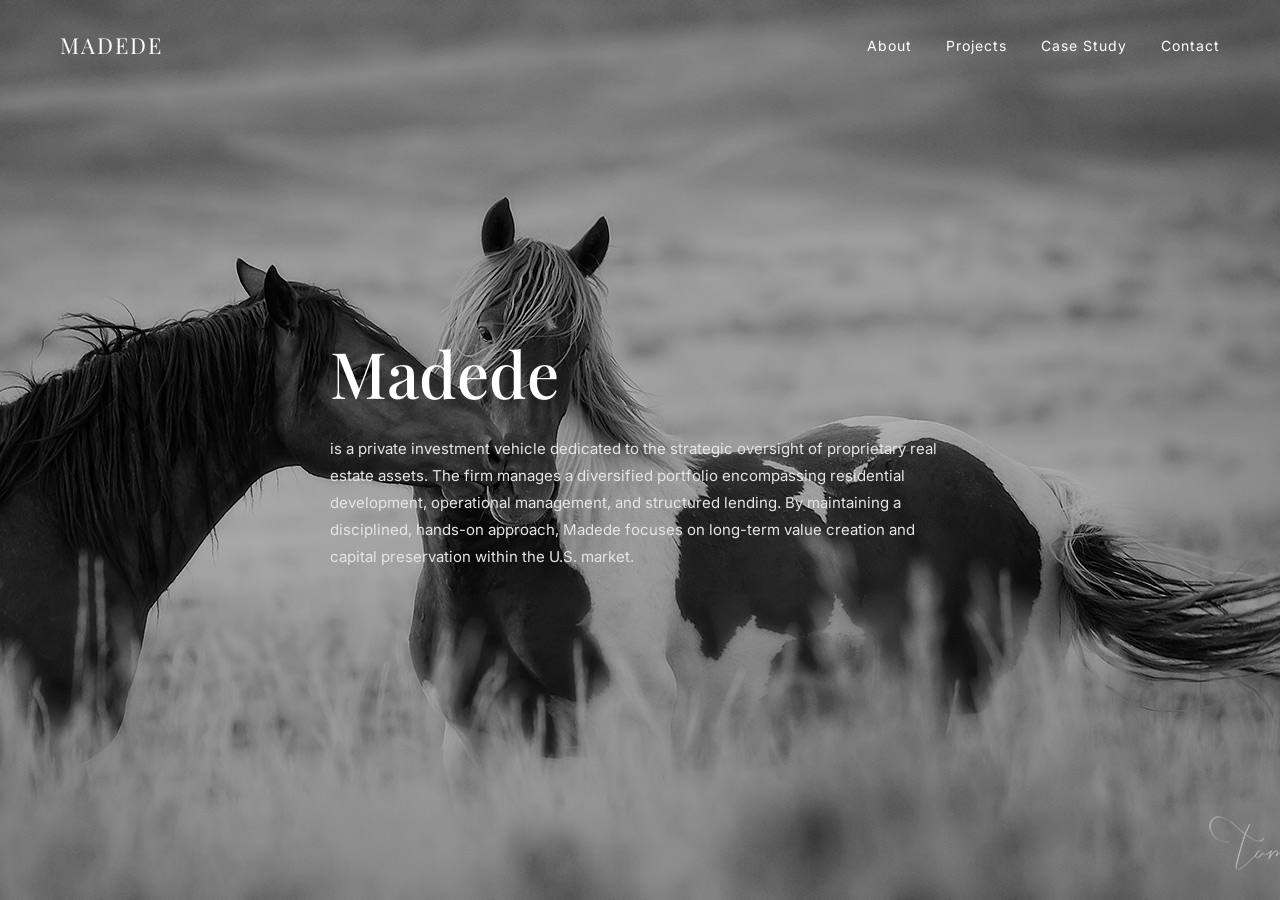
==== index.html @ e1918695 "Update navbar and add contact page" ====
<!DOCTYPE html>
<html lang="en">
<head>
  <meta charset="UTF-8" />
  <meta name="viewport" content="width=device-width, initial-scale=1.0" />
  <title>MadeDe</title>

  <!-- Google Font -->
  <link href="https://fonts.googleapis.com/css2?family=Playfair+Display:wght@400;500;600&family=Inter:wght@300;400&display=swap" rel="stylesheet">

  <style>
    * {
      margin: 0;
      padding: 0;
      box-sizing: border-box;
    }

    body {
      font-family: 'Inter', sans-serif;
      color: white;
    }

    /* HERO SECTION */
    .hero {
      position: relative;
      height: 100vh;
      background: url("hero.jpg") center/cover no-repeat;
      display: flex;
      align-items: center;
      justify-content: center;
    }

    /* Dark overlay */
    .hero::after {
      content: "";
      position: absolute;
      inset: 0;
      background: rgba(0, 0, 0, 0.30);
    }

    /* NAVIGATION */
    nav {
      position: absolute;
      top: 30px;
      left: 60px;
      right: 60px;
      display: flex;
      justify-content: space-between;
      align-items: center;
      z-index: 2;
    }

    .logo {
      font-family: 'Playfair Display', serif;
      font-size: 22px;
      letter-spacing: 2px;
    }

    .nav-links a {
      margin-left: 30px;
      text-decoration: none;
      color: white;
      font-size: 14px;
      letter-spacing: 1px;
      transition: opacity 0.3s ease;
    }

    .nav-links a:hover {
      opacity: 0.7;
    }

    /* HERO CONTENT */
    .hero-content {
      position: relative;
      z-index: 2;
      max-width: 700px;
      text-align: left;
      padding: 0 40px;
    }

    .hero-content h1 {
      font-family: 'Playfair Display', serif;
      font-size: 64px;
      font-weight: 500;
      margin-bottom: 20px;
    }

    .hero-content p {
      font-size: 15px;
      line-height: 1.8;
      color: #e6e6e6;
    }

    /* Responsive */
    @media (max-width: 768px) {
      .hero-content h1 {
        font-size: 42px;
      }

      nav {
        left: 30px;
        right: 30px;
      }

      .nav-links a {
        margin-left: 15px;
      }
    }
  </style>
</head>

<body>

  <section class="hero">
    <nav>
      <div class="logo">MADEDE</div>
      <div class="nav-links">
        <a href="about.html">About</a>
        <a href="projects.html">Projects</a>
        <a href="case-study.html">Case Study</a>
        <a href="contact.html">Contact</a>
      </div>
    </nav>

    <div class="hero-content">
      <h1>Madede</h1>
      <p>
        is a private investment vehicle dedicated to the strategic oversight of proprietary real estate assets.
        The firm manages a diversified portfolio encompassing residential development,
        operational management, and structured lending. By maintaining a disciplined,
        hands-on approach, Madede focuses on long-term value creation and capital preservation within the U.S. market.
      </p>
    </div>
  </section>

</body>
</html>
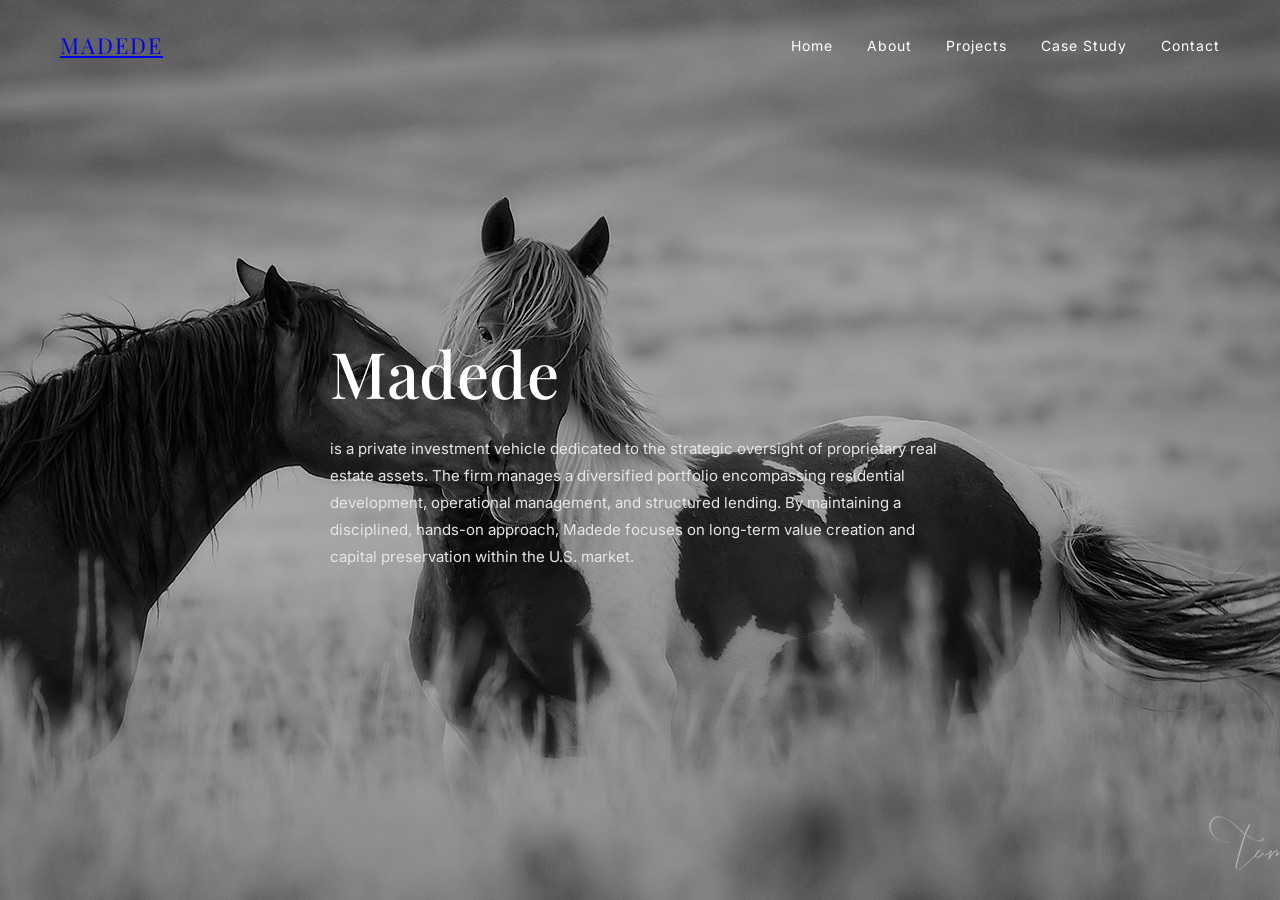
==== commit 288ac797: "Update navbar" ====
--- a/index.html
+++ b/index.html
@@ -113,8 +113,12 @@
 
   <section class="hero">
     <nav>
-      <div class="logo">MADEDE</div>
+      <div class="logo">
+        <a href="index.html">MADEDE</a>
+      </div>
+
       <div class="nav-links">
+        <a href="index.html">Home</a>
         <a href="about.html">About</a>
         <a href="projects.html">Projects</a>
         <a href="case-study.html">Case Study</a>
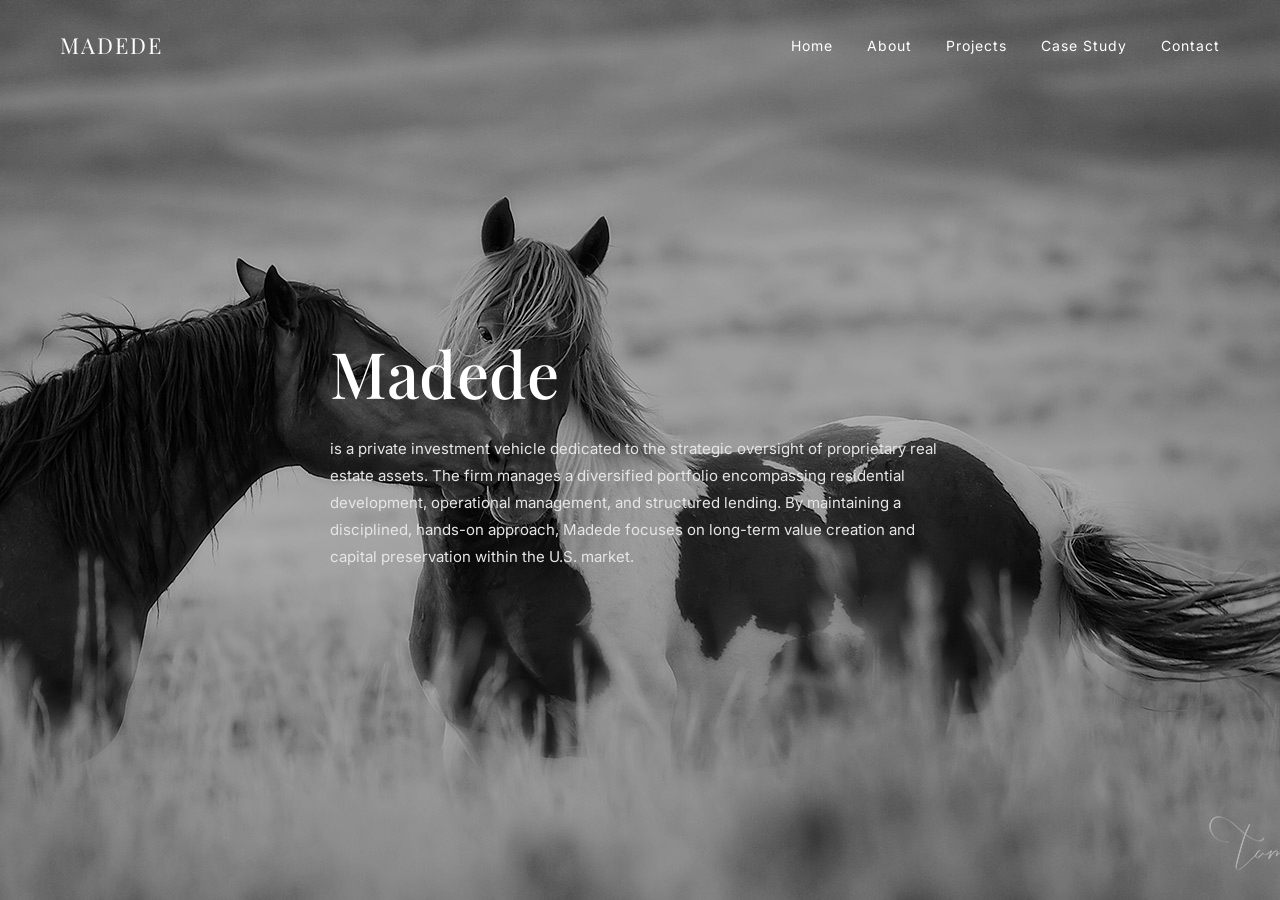
==== commit 67b1635e: "Add placeholder for Case study page & add projects page" ====
--- a/index.html
+++ b/index.html
@@ -3,7 +3,7 @@
 <head>
   <meta charset="UTF-8" />
   <meta name="viewport" content="width=device-width, initial-scale=1.0" />
-  <title>MadeDe</title>
+  <title>Madede</title>
 
   <!-- Google Font -->
   <link href="https://fonts.googleapis.com/css2?family=Playfair+Display:wght@400;500;600&family=Inter:wght@300;400&display=swap" rel="stylesheet">
@@ -114,7 +114,7 @@
   <section class="hero">
     <nav>
       <div class="logo">
-        <a href="index.html">MADEDE</a>
+        MADEDE
       </div>
 
       <div class="nav-links">
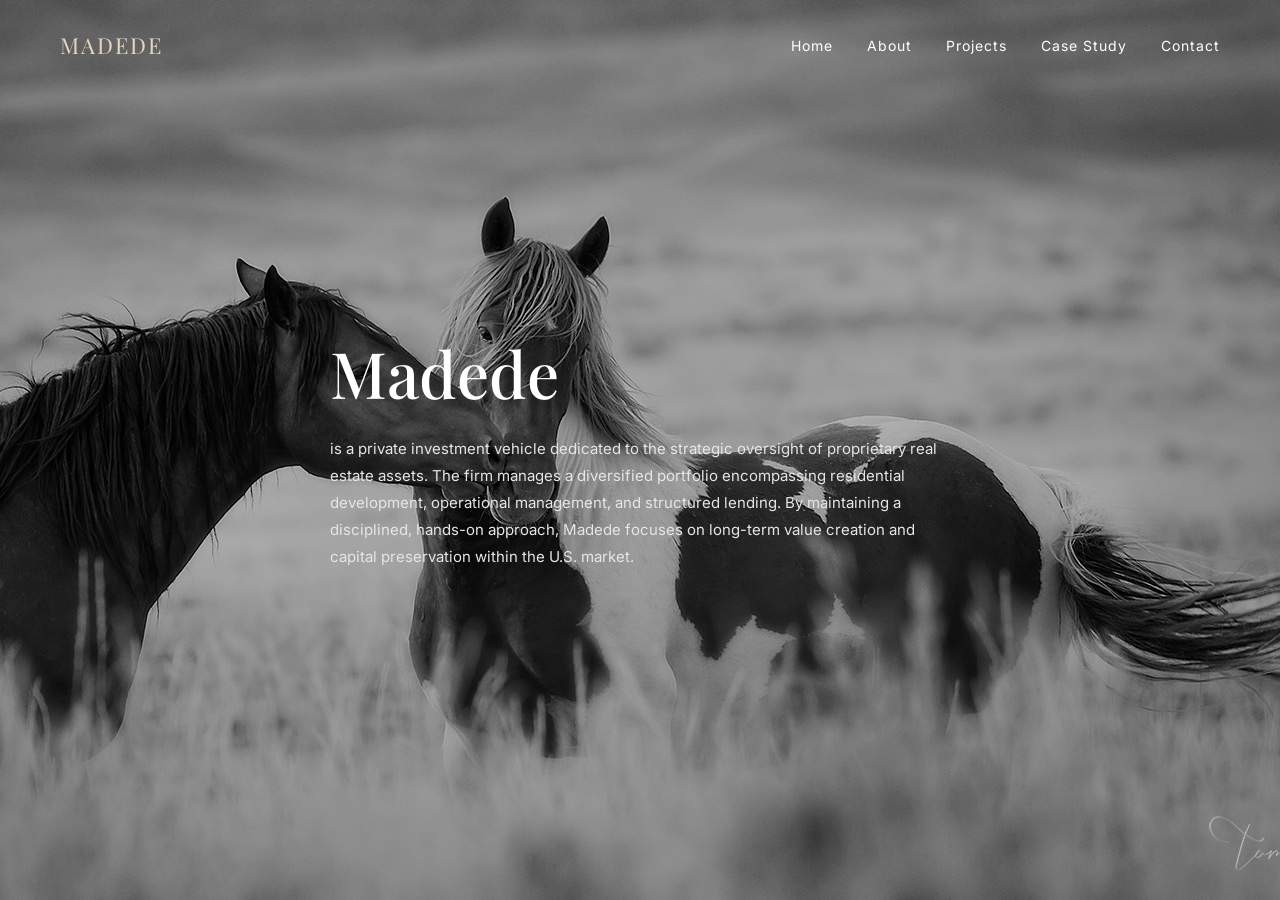
==== commit 66580748: "Update Logo link to homepage" ====
--- a/index.html
+++ b/index.html
@@ -50,10 +50,16 @@
       z-index: 2;
     }
 
-    .logo {
+    .logo a {
       font-family: 'Playfair Display', serif;
       font-size: 22px;
       letter-spacing: 2px;
+      color: #e6d6c1;
+      text-decoration: none;
+    }
+
+    .logo a:hover {
+      opacity: 0.8;
     }
 
     .nav-links a {
@@ -114,7 +120,7 @@
   <section class="hero">
     <nav>
       <div class="logo">
-        MADEDE
+        <a href="index.html">MADEDE</a>
       </div>
 
       <div class="nav-links">
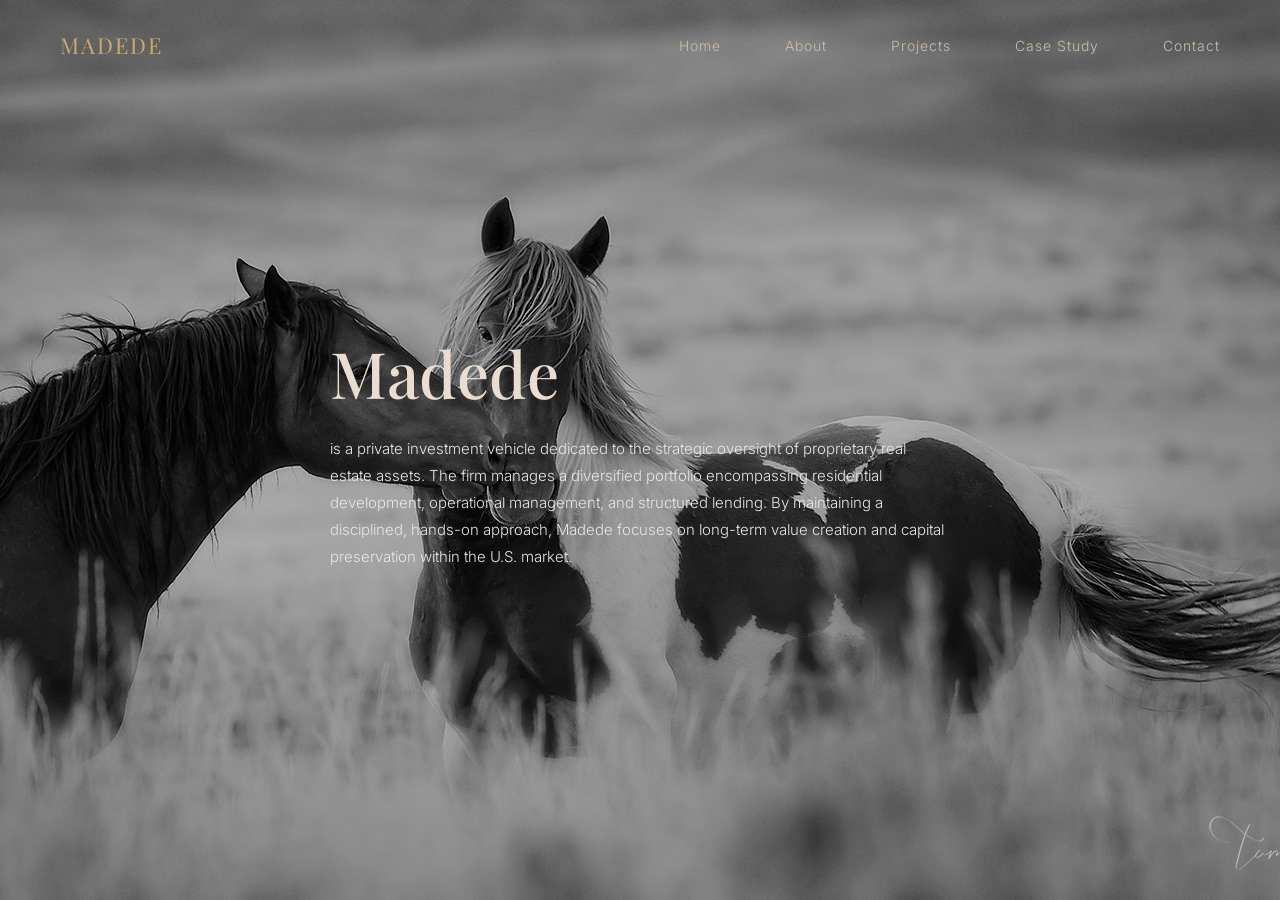
==== commit ff266527: "Consolidate styles into unified CSS file - Create style.css with all page styles and color variables" ====
--- a/index.html
+++ b/index.html
@@ -6,113 +6,9 @@
   <title>Madede</title>
 
   <!-- Google Font -->
-  <link href="https://fonts.googleapis.com/css2?family=Playfair+Display:wght@400;500;600&family=Inter:wght@300;400&display=swap" rel="stylesheet">
-
-  <style>
-    * {
-      margin: 0;
-      padding: 0;
-      box-sizing: border-box;
-    }
-
-    body {
-      font-family: 'Inter', sans-serif;
-      color: white;
-    }
-
-    /* HERO SECTION */
-    .hero {
-      position: relative;
-      height: 100vh;
-      background: url("hero.jpg") center/cover no-repeat;
-      display: flex;
-      align-items: center;
-      justify-content: center;
-    }
-
-    /* Dark overlay */
-    .hero::after {
-      content: "";
-      position: absolute;
-      inset: 0;
-      background: rgba(0, 0, 0, 0.30);
-    }
-
-    /* NAVIGATION */
-    nav {
-      position: absolute;
-      top: 30px;
-      left: 60px;
-      right: 60px;
-      display: flex;
-      justify-content: space-between;
-      align-items: center;
-      z-index: 2;
-    }
-
-    .logo a {
-      font-family: 'Playfair Display', serif;
-      font-size: 22px;
-      letter-spacing: 2px;
-      color: #e6d6c1;
-      text-decoration: none;
-    }
-
-    .logo a:hover {
-      opacity: 0.8;
-    }
-
-    .nav-links a {
-      margin-left: 30px;
-      text-decoration: none;
-      color: white;
-      font-size: 14px;
-      letter-spacing: 1px;
-      transition: opacity 0.3s ease;
-    }
-
-    .nav-links a:hover {
-      opacity: 0.7;
-    }
-
-    /* HERO CONTENT */
-    .hero-content {
-      position: relative;
-      z-index: 2;
-      max-width: 700px;
-      text-align: left;
-      padding: 0 40px;
-    }
-
-    .hero-content h1 {
-      font-family: 'Playfair Display', serif;
-      font-size: 64px;
-      font-weight: 500;
-      margin-bottom: 20px;
-    }
-
-    .hero-content p {
-      font-size: 15px;
-      line-height: 1.8;
-      color: #e6e6e6;
-    }
-
-    /* Responsive */
-    @media (max-width: 768px) {
-      .hero-content h1 {
-        font-size: 42px;
-      }
-
-      nav {
-        left: 30px;
-        right: 30px;
-      }
-
-      .nav-links a {
-        margin-left: 15px;
-      }
-    }
-  </style>
+  <link href="https://fonts.googleapis.com/css2?family=Playfair+Display:ital,wght@0,400;0,500;1,400&family=Inter:wght@300;400&display=swap" rel="stylesheet">
+  <!-- Unified Stylesheet -->
+  <link rel="stylesheet" href="style.css">
 </head>
 
 <body>
--- a/style.css
+++ b/style.css
@@ -0,0 +1,749 @@
+/* ══════════════════════════════════════════════════════════════
+   MADEDE - UNIFIED STYLESHEET
+══════════════════════════════════════════════════════════════ */
+
+/* ── RESET ── */
+*, *::before, *::after {
+  box-sizing: border-box;
+  margin: 0;
+  padding: 0;
+}
+
+/* ── COLOR VARIABLES ── */
+:root {
+  --bg: #2b2520;
+  --bg2: #302a24;
+  --bg3: #362f28;
+  --border: #4a3f35;
+  --border-light: #5a4e42;
+  --cream: #e8ddd0;
+  --dim: #9a8878;
+  --dimmer: #6a5a4e;
+  --gold: #c8a96e;
+  --gold-dim: #a88a52;
+}
+
+/* ── GLOBAL ── */
+html {
+  scroll-behavior: smooth;
+}
+
+body {
+  background: var(--bg);
+  color: var(--cream);
+  font-family: 'Inter', sans-serif;
+  font-weight: 300;
+  -webkit-font-smoothing: antialiased;
+}
+
+/* ══════════════════════════════════════════════════════════════
+   NAVIGATION
+══════════════════════════════════════════════════════════════ */
+
+nav {
+  display: flex;
+  justify-content: space-between;
+  align-items: center;
+  padding: 20px 52px;
+  border-bottom: 1px solid var(--border);
+  position: sticky;
+  top: 0;
+  z-index: 200;
+  background: var(--bg);
+}
+
+.logo {
+  font-family: 'Playfair Display', serif;
+  letter-spacing: 0.2em;
+  font-size: 13px;
+  color: var(--gold);
+  text-transform: uppercase;
+  cursor: pointer;
+}
+
+.logo a {
+  color: var(--gold);
+  text-decoration: none;
+}
+
+.logo a:hover {
+  opacity: 0.8;
+}
+
+.nav-links {
+  display: flex;
+  gap: 34px;
+}
+
+.nav-links a {
+  color: var(--dim);
+  text-decoration: none;
+  font-size: 12px;
+  letter-spacing: 0.09em;
+  transition: color 0.2s;
+  cursor: pointer;
+}
+
+.nav-links a:hover,
+.nav-links a.active {
+  color: var(--cream);
+}
+
+/* ══════════════════════════════════════════════════════════════
+   HOME PAGE (INDEX)
+══════════════════════════════════════════════════════════════ */
+
+/* HERO SECTION */
+.hero {
+  position: relative;
+  height: 100vh;
+  background: url("hero.jpg") center/cover no-repeat;
+  display: flex;
+  align-items: center;
+  justify-content: center;
+}
+
+.hero::after {
+  content: "";
+  position: absolute;
+  inset: 0;
+  background: rgba(0, 0, 0, 0.3);
+}
+
+/* HERO NAV (HOME PAGE SPECIFIC) */
+.hero nav {
+  position: absolute;
+  top: 30px;
+  left: 60px;
+  right: 60px;
+  padding: 0;
+  border-bottom: none;
+  background: transparent;
+}
+
+.hero .logo a {
+  font-size: 22px;
+  letter-spacing: 2px;
+}
+
+.hero .nav-links a {
+  margin-left: 30px;
+  font-size: 14px;
+  letter-spacing: 1px;
+  color: #cdbda8;
+}
+
+.hero .nav-links a:hover {
+  opacity: 0.7;
+}
+
+/* HERO CONTENT */
+.hero-content {
+  position: relative;
+  z-index: 2;
+  max-width: 700px;
+  text-align: left;
+  padding: 0 40px;
+}
+
+.hero-content h1 {
+  font-family: 'Playfair Display', serif;
+  font-size: 64px;
+  font-weight: 500;
+  margin-bottom: 20px;
+}
+
+.hero-content p {
+  font-size: 15px;
+  line-height: 1.8;
+  color: #e6e6e6;
+}
+
+/* ══════════════════════════════════════════════════════════════
+   COMMON CONTAINER LAYOUT (ABOUT, CONTACT, CASE-STUDY)
+══════════════════════════════════════════════════════════════ */
+
+.container {
+  padding: 60px;
+  max-width: 900px;
+  margin: 120px auto;
+  text-align: center;
+}
+
+.container.hero-style {
+  min-height: calc(100vh - 100px);
+  display: flex;
+  flex-direction: column;
+  align-items: center;
+  justify-content: center;
+}
+
+.container h1 {
+  font-family: 'Playfair Display', serif;
+  font-size: 56px;
+  margin-bottom: 30px;
+  color: var(--cream);
+}
+
+.container p {
+  font-size: 15px;
+  line-height: 1.8;
+  margin-bottom: 20px;
+  color: var(--dim);
+  text-align: left;
+}
+
+/* ── CONTACT PAGE ── */
+.contact-info {
+  font-size: 16px;
+  line-height: 1.8;
+  margin-bottom: 50px;
+  text-align: left;
+}
+
+.contact-info p {
+  margin-bottom: 15px;
+}
+
+.label {
+  font-weight: 400;
+  color: var(--cream);
+  letter-spacing: 0.5px;
+}
+
+.value {
+  color: var(--dim);
+}
+
+.divider {
+  height: 1px;
+  background-color: rgba(230, 214, 193, 0.2);
+  margin: 50px 0;
+}
+
+.note {
+  font-size: 14px;
+  color: #bfae98;
+  line-height: 1.6;
+  text-align: left;
+}
+
+/* ── CASE STUDY PAGE ── */
+.coming-soon {
+  font-size: 18px;
+  letter-spacing: 1px;
+  color: #bfae98;
+}
+
+/* ══════════════════════════════════════════════════════════════
+   PROJECTS PAGE
+══════════════════════════════════════════════════════════════ */
+
+/* VIEWS */
+.view {
+  display: none;
+}
+
+.view.active {
+  display: block;
+}
+
+/* PROJECTS LIST */
+.list-wrap {
+  padding: 56px 52px 80px;
+}
+
+.list-wrap h1 {
+  font-family: 'Playfair Display', serif;
+  font-size: 40px;
+  font-weight: 400;
+  margin-bottom: 52px;
+}
+
+.section-head {
+  font-family: 'Playfair Display', serif;
+  font-size: 15px;
+  font-weight: 400;
+  color: var(--dim);
+  letter-spacing: 0.04em;
+  margin-bottom: 20px;
+  padding-bottom: 14px;
+  border-bottom: 1px solid var(--border);
+}
+
+.status-block {
+  margin-bottom: 56px;
+}
+
+/* GRID */
+.card-grid {
+  display: grid;
+  grid-template-columns: repeat(3, 1fr);
+  gap: 16px;
+}
+
+.card-grid.two {
+  grid-template-columns: repeat(2, 1fr);
+}
+
+.card-grid.one {
+  grid-template-columns: 1fr;
+  max-width: 520px;
+}
+
+/* IMAGE CARD */
+.card-img {
+  border: 1px solid var(--border);
+  cursor: pointer;
+  overflow: hidden;
+  transition: border-color 0.25s;
+}
+
+.card-img:hover {
+  border-color: var(--gold);
+}
+
+.card-img:hover .card-cover {
+  transform: scale(1.04);
+}
+
+.card-cover-wrap {
+  height: 175px;
+  overflow: hidden;
+  position: relative;
+}
+
+.card-cover {
+  width: 100%;
+  height: 100%;
+  object-fit: cover;
+  display: block;
+  filter: brightness(0.5) sepia(0.15);
+  transition: transform 0.5s ease, filter 0.3s;
+}
+
+.card-img:hover .card-cover {
+  filter: brightness(0.62) sepia(0.08);
+}
+
+.card-fade {
+  position: absolute;
+  bottom: 0;
+  left: 0;
+  right: 0;
+  height: 50px;
+  background: linear-gradient(transparent, var(--bg2));
+}
+
+.card-body {
+  padding: 16px 20px 20px;
+  background: var(--bg2);
+}
+
+/* TEXT CARD */
+.card-text {
+  border: 1px solid var(--border);
+  cursor: pointer;
+  padding: 26px 24px 24px;
+  background: var(--bg2);
+  transition: border-color 0.25s;
+}
+
+.card-text:hover {
+  border-color: var(--gold);
+}
+
+/* SHARED CARD CONTENT */
+.c-tag {
+  display: inline-block;
+  font-size: 9.5px;
+  letter-spacing: 0.13em;
+  text-transform: uppercase;
+  color: var(--gold);
+  border: 1px solid var(--gold-dim);
+  padding: 3px 9px;
+  margin-bottom: 13px;
+  opacity: 0.9;
+}
+
+.c-title {
+  font-family: 'Playfair Display', serif;
+  font-size: 15px;
+  font-weight: 400;
+  line-height: 1.35;
+  margin-bottom: 7px;
+  color: var(--cream);
+}
+
+.c-sub {
+  font-size: 11.5px;
+  color: var(--dim);
+  letter-spacing: 0.03em;
+}
+
+/* DETAIL PAGE */
+.back-btn {
+  display: inline-flex;
+  align-items: center;
+  gap: 8px;
+  font-size: 11px;
+  letter-spacing: 0.1em;
+  text-transform: uppercase;
+  color: var(--dim);
+  cursor: pointer;
+  padding: 20px 52px;
+  border-bottom: 1px solid var(--border);
+  transition: color 0.2s;
+  width: 100%;
+}
+
+.back-btn:hover {
+  color: var(--gold);
+}
+
+.back-btn::before {
+  content: '←';
+  font-size: 13px;
+}
+
+/* HERO (DETAIL PAGE) */
+.hero-detail {
+  position: relative;
+  height: 460px;
+  overflow: hidden;
+}
+
+.hero-img {
+  width: 100%;
+  height: 100%;
+  object-fit: cover;
+  display: block;
+  filter: brightness(0.42) sepia(0.14);
+}
+
+.hero-grad {
+  position: absolute;
+  inset: 0;
+  background: linear-gradient(to bottom, transparent 35%, var(--bg) 100%);
+}
+
+.hero-text {
+  position: absolute;
+  bottom: 44px;
+  left: 60px;
+}
+
+.hero-tag {
+  display: inline-block;
+  font-size: 9.5px;
+  letter-spacing: 0.14em;
+  text-transform: uppercase;
+  color: var(--gold);
+  border: 1px solid var(--gold-dim);
+  padding: 3px 10px;
+  margin-bottom: 12px;
+  opacity: 0.9;
+}
+
+.hero-title {
+  font-family: 'Playfair Display', serif;
+  font-size: 34px;
+  font-weight: 400;
+  color: var(--cream);
+  max-width: 560px;
+  line-height: 1.2;
+}
+
+/* NO-PHOTO HERO FALLBACK */
+.hero-placeholder {
+  width: 100%;
+  height: 100%;
+  background: linear-gradient(135deg, var(--bg3) 0%, var(--bg) 100%);
+  display: flex;
+  align-items: center;
+  justify-content: center;
+}
+
+.hero-placeholder span {
+  font-size: 10px;
+  letter-spacing: 0.15em;
+  text-transform: uppercase;
+  color: var(--dimmer);
+}
+
+/* STATS */
+.stats-bar {
+  display: flex;
+  flex-wrap: wrap;
+  border-bottom: 1px solid var(--border);
+}
+
+.stat {
+  padding: 22px 36px 22px 0;
+  margin-left: 52px;
+  border-right: 1px solid var(--border);
+}
+
+.stat:first-child {
+  margin-left: 0;
+  padding-left: 52px;
+}
+
+.stat:last-child {
+  border-right: none;
+}
+
+.stat-label {
+  font-size: 9.5px;
+  letter-spacing: 0.14em;
+  text-transform: uppercase;
+  color: var(--dim);
+  margin-bottom: 5px;
+}
+
+.stat-val {
+  font-family: 'Playfair Display', serif;
+  font-size: 18px;
+  font-weight: 400;
+  color: var(--cream);
+}
+
+/* BODY */
+.detail-body {
+  display: grid;
+  grid-template-columns: 1fr 320px;
+  gap: 64px;
+  padding: 48px 52px 80px;
+}
+
+/* DESC + PHOTOS */
+.detail-main p {
+  font-size: 13.5px;
+  line-height: 1.85;
+  color: var(--dim);
+  max-width: 600px;
+  margin-bottom: 18px;
+}
+
+/* PHOTO GRID */
+.photo-grid {
+  margin-top: 36px;
+  display: grid;
+  gap: 8px;
+}
+
+.pg-1 {
+  grid-template-columns: 1fr;
+}
+
+.pg-2 {
+  grid-template-columns: 1fr 1fr;
+}
+
+.pg-3 {
+  grid-template-columns: 1fr 1fr;
+  grid-template-rows: auto auto;
+}
+
+.pg-5 {
+  grid-template-columns: 1fr 1fr;
+  grid-template-rows: auto auto auto;
+}
+
+.ph {
+  overflow: hidden;
+  position: relative;
+}
+
+.ph img {
+  width: 100%;
+  height: 100%;
+  object-fit: cover;
+  display: block;
+  filter: brightness(0.58) sepia(0.1);
+  transition: filter 0.35s;
+}
+
+.ph:hover img {
+  filter: brightness(0.72) sepia(0.06);
+}
+
+.ph-large {
+  height: 240px;
+}
+
+.ph-med {
+  height: 150px;
+}
+
+.ph-small {
+  height: 130px;
+}
+
+.ph-span2 {
+  grid-column: 1 / -1;
+}
+
+/* PLACEHOLDER TILE */
+.ph-blank {
+  background: var(--bg3);
+  display: flex;
+  align-items: center;
+  justify-content: center;
+  height: 130px;
+}
+
+.ph-blank span {
+  font-size: 9px;
+  letter-spacing: 0.12em;
+  text-transform: uppercase;
+  color: var(--dimmer);
+}
+
+/* SIDEBAR */
+.detail-side {
+}
+
+.side-block {
+  border-top: 1px solid var(--border);
+  padding: 22px 0;
+}
+
+.side-block h4 {
+  font-size: 9.5px;
+  letter-spacing: 0.14em;
+  text-transform: uppercase;
+  color: var(--gold);
+  margin-bottom: 12px;
+}
+
+.side-block p {
+  font-size: 12.5px;
+  color: var(--dim);
+  line-height: 1.7;
+}
+
+.side-tags {
+  display: flex;
+  flex-wrap: wrap;
+  gap: 7px;
+  margin-top: 2px;
+}
+
+.stag {
+  font-size: 10.5px;
+  letter-spacing: 0.06em;
+  color: var(--dim);
+  border: 1px solid var(--border);
+  padding: 4px 11px;
+}
+
+/* ══════════════════════════════════════════════════════════════
+   RESPONSIVE
+══════════════════════════════════════════════════════════════ */
+
+@media (max-width: 900px) {
+  nav {
+    padding: 20px 40px;
+  }
+
+  .hero-content h1 {
+    font-size: 42px;
+  }
+
+  .hero nav {
+    left: 30px;
+    right: 30px;
+  }
+
+  .hero .nav-links a {
+    margin-left: 15px;
+  }
+
+  .container {
+    margin: 80px auto;
+    padding: 0 40px;
+  }
+
+  .container h1 {
+    font-size: 42px;
+  }
+
+  .detail-body {
+    grid-template-columns: 1fr;
+    gap: 40px;
+    padding: 48px 40px 80px;
+  }
+
+  .stat {
+    padding: 16px 24px 16px 0;
+    margin-left: 40px;
+  }
+
+  .stat:first-child {
+    padding-left: 40px;
+  }
+
+  .list-wrap {
+    padding: 40px 40px 60px;
+  }
+
+  .list-wrap h1 {
+    font-size: 32px;
+    margin-bottom: 36px;
+  }
+
+  .card-grid {
+    grid-template-columns: repeat(2, 1fr);
+  }
+
+  .back-btn {
+    padding: 16px 40px;
+  }
+}
+
+@media (max-width: 600px) {
+  nav {
+    padding: 16px 20px;
+  }
+
+  .hero-content {
+    padding: 0 20px;
+  }
+
+  .container {
+    padding: 0 20px;
+  }
+
+  .card-grid,
+  .card-grid.two {
+    grid-template-columns: 1fr;
+  }
+
+  .list-wrap {
+    padding: 20px;
+  }
+
+  .detail-body {
+    padding: 24px 20px;
+  }
+
+  .stats-bar {
+    flex-direction: column;
+  }
+
+  .stat {
+    margin-left: 0;
+    padding: 16px 0;
+    border-right: none;
+    border-bottom: 1px solid var(--border);
+  }
+
+  .stat:first-child {
+    padding-left: 0;
+  }
+
+  .stat:last-child {
+    border-bottom: none;
+  }
+}
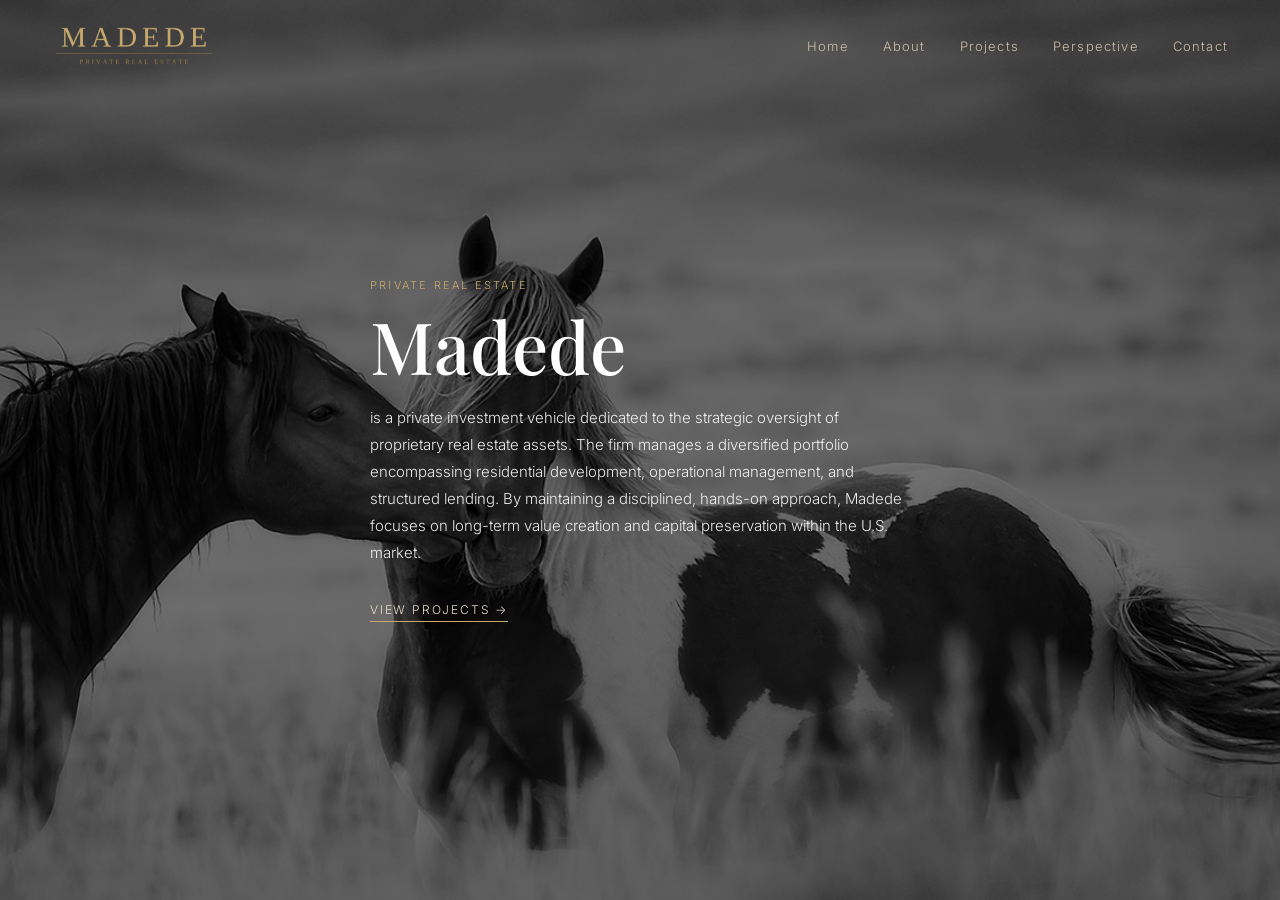
==== commit 661e3f54: "UI updates: navbar logo, footer, hero overlay, section headers, about copy, nav rename Co-Authored-B" ====
--- a/index.html
+++ b/index.html
@@ -16,28 +16,35 @@
   <section class="hero">
     <nav>
       <div class="logo">
-        <a href="index.html">MADEDE</a>
+        <a href="index.html"><img src="madede_logo_transparent.png" alt="Madede" class="nav-logo-img"></a>
       </div>
 
+      <button class="nav-hamburger" aria-label="Menu">
+        <span></span><span></span><span></span>
+      </button>
       <div class="nav-links">
         <a href="index.html">Home</a>
         <a href="about.html">About</a>
         <a href="projects.html">Projects</a>
-        <a href="case-study.html">Case Study</a>
+        <a href="case-study.html">Perspective</a>
         <a href="contact.html">Contact</a>
       </div>
     </nav>
 
     <div class="hero-content">
+      <p class="hero-eyebrow">private real estate</p>
       <h1>Madede</h1>
-      <p>
+      <p class="hero-desc">
         is a private investment vehicle dedicated to the strategic oversight of proprietary real estate assets.
         The firm manages a diversified portfolio encompassing residential development,
         operational management, and structured lending. By maintaining a disciplined,
         hands-on approach, Madede focuses on long-term value creation and capital preservation within the U.S. market.
       </p>
+      <a href="projects.html" class="hero-cta">View Projects &rarr;</a>
     </div>
   </section>
 
+
+<script src="main.js"></script>
 </body>
 </html>
--- a/style.css
+++ b/style.css
@@ -8,6 +8,34 @@
   margin: 0;
   padding: 0;
 }
+
+/* ── HAMBURGER ── */
+.nav-hamburger {
+  display: none;
+  flex-direction: column;
+  justify-content: center;
+  gap: 5px;
+  cursor: pointer;
+  background: none;
+  border: none;
+  padding: 4px;
+  z-index: 300;
+  position: relative;
+}
+
+.nav-hamburger span {
+  display: block;
+  width: 22px;
+  height: 1.5px;
+  background: var(--dim);
+  transition: transform 0.3s, opacity 0.3s;
+}
+
+.nav-hamburger.open span:nth-child(1) { transform: rotate(45deg) translate(4.5px, 4.5px); }
+.nav-hamburger.open span:nth-child(2) { opacity: 0; }
+.nav-hamburger.open span:nth-child(3) { transform: rotate(-45deg) translate(4.5px, -4.5px); }
+
+.hero .nav-hamburger span { background: var(--cream); }
 
 /* ── COLOR VARIABLES ── */
 :root {
@@ -44,7 +72,7 @@
   display: flex;
   justify-content: space-between;
   align-items: center;
-  padding: 20px 52px;
+  padding: 22px 52px;
   border-bottom: 1px solid var(--border);
   position: sticky;
   top: 0;
@@ -55,7 +83,7 @@
 .logo {
   font-family: 'Playfair Display', serif;
   letter-spacing: 0.2em;
-  font-size: 13px;
+  font-size: 17px;
   color: var(--gold);
   text-transform: uppercase;
   cursor: pointer;
@@ -70,6 +98,12 @@
   opacity: 0.8;
 }
 
+.nav-logo-img {
+  height: 48px;
+  width: auto;
+  display: block;
+}
+
 .nav-links {
   display: flex;
   gap: 34px;
@@ -78,7 +112,7 @@
 .nav-links a {
   color: var(--dim);
   text-decoration: none;
-  font-size: 12px;
+  font-size: 13px;
   letter-spacing: 0.09em;
   transition: color 0.2s;
   cursor: pointer;
@@ -107,56 +141,78 @@
   content: "";
   position: absolute;
   inset: 0;
-  background: rgba(0, 0, 0, 0.3);
+  background: rgba(0, 0, 0, 0.55);
 }
 
 /* HERO NAV (HOME PAGE SPECIFIC) */
 .hero nav {
   position: absolute;
-  top: 30px;
-  left: 60px;
-  right: 60px;
-  padding: 0;
+  top: 0;
+  left: 0;
+  right: 0;
+  padding: 22px 52px;
   border-bottom: none;
   background: transparent;
 }
 
-.hero .logo a {
-  font-size: 22px;
-  letter-spacing: 2px;
-}
-
 .hero .nav-links a {
-  margin-left: 30px;
-  font-size: 14px;
-  letter-spacing: 1px;
   color: #cdbda8;
 }
 
 .hero .nav-links a:hover {
-  opacity: 0.7;
+  color: var(--cream);
+  opacity: 1;
 }
 
 /* HERO CONTENT */
 .hero-content {
   position: relative;
   z-index: 2;
-  max-width: 700px;
+  max-width: 620px;
   text-align: left;
   padding: 0 40px;
 }
 
+.hero-eyebrow {
+  font-family: 'Inter', sans-serif;
+  font-size: 11px;
+  letter-spacing: 0.2em;
+  text-transform: uppercase;
+  color: var(--gold);
+  margin-bottom: 16px;
+}
+
 .hero-content h1 {
   font-family: 'Playfair Display', serif;
-  font-size: 64px;
+  font-size: 72px;
   font-weight: 500;
   margin-bottom: 20px;
-}
-
-.hero-content p {
+  line-height: 1.05;
+  color: #ffffff;
+}
+
+.hero-desc {
   font-size: 15px;
   line-height: 1.8;
-  color: #e6e6e6;
+  color: rgba(255, 255, 255, 0.9);
+  margin-bottom: 32px;
+}
+
+.hero-cta {
+  display: inline-block;
+  font-family: 'Inter', sans-serif;
+  font-size: 12px;
+  letter-spacing: 0.15em;
+  text-transform: uppercase;
+  color: var(--cream);
+  text-decoration: none;
+  border-bottom: 1px solid var(--gold);
+  padding-bottom: 4px;
+  transition: color 0.2s, border-color 0.2s;
+}
+
+.hero-cta:hover {
+  color: var(--gold);
 }
 
 /* ══════════════════════════════════════════════════════════════
@@ -228,6 +284,89 @@
   text-align: left;
 }
 
+/* ── CONTACT FORM ── */
+.contact-form {
+  margin-top: 40px;
+  text-align: left;
+}
+
+.form-group {
+  margin-bottom: 24px;
+}
+
+.form-label {
+  display: block;
+  font-size: 11px;
+  letter-spacing: 0.1em;
+  text-transform: uppercase;
+  color: var(--dim);
+  margin-bottom: 8px;
+}
+
+.form-input {
+  width: 100%;
+  background: var(--bg2);
+  border: 1px solid var(--border);
+  color: var(--cream);
+  font-family: 'Inter', sans-serif;
+  font-weight: 300;
+  font-size: 14px;
+  padding: 12px 16px;
+  outline: none;
+  transition: border-color 0.2s;
+  -webkit-appearance: none;
+  border-radius: 0;
+}
+
+.form-input::placeholder {
+  color: var(--dimmer);
+}
+
+.form-input:focus {
+  border-color: var(--gold-dim);
+}
+
+.form-textarea {
+  resize: vertical;
+  min-height: 140px;
+  line-height: 1.7;
+}
+
+.form-submit {
+  margin-top: 8px;
+  background: transparent;
+  border: 1px solid var(--gold-dim);
+  color: var(--gold);
+  font-family: 'Inter', sans-serif;
+  font-weight: 300;
+  font-size: 11px;
+  letter-spacing: 0.12em;
+  text-transform: uppercase;
+  padding: 13px 36px;
+  cursor: pointer;
+  transition: background 0.2s, color 0.2s;
+}
+
+.form-submit:hover {
+  background: var(--gold-dim);
+  color: var(--bg);
+}
+
+.form-submit:disabled {
+  opacity: 0.5;
+  cursor: default;
+}
+
+.form-status {
+  font-size: 13px;
+  line-height: 1.6;
+  margin-bottom: 16px;
+  min-height: 20px;
+}
+
+.form-status--ok  { color: #8abf8a; }
+.form-status--err { color: #c87e7e; }
+
 /* ── CASE STUDY PAGE ── */
 .coming-soon {
   font-size: 18px;
@@ -235,6 +374,63 @@
   color: #bfae98;
 }
 
+.content h2 {
+  font-family: 'Playfair Display', serif;
+  font-size: 24px;
+  font-weight: 400;
+  color: var(--dim);
+  margin-bottom: 30px;
+  margin-top: -10px;
+}
+
+.content h3 {
+  font-family: 'Playfair Display', serif;
+  font-size: 16px;
+  font-weight: 500;
+  color: var(--cream);
+  margin-top: 40px;
+  margin-bottom: 15px;
+  letter-spacing: 0.3px;
+}
+
+.case-study-table {
+  width: 100%;
+  border-collapse: collapse;
+  margin-bottom: 40px;
+  font-size: 15px;
+  line-height: 1.8;
+}
+
+.case-study-table tr {
+  border-bottom: 1px solid var(--border);
+}
+
+.case-study-table tr:last-child {
+  border-bottom: none;
+}
+
+.table-label {
+  padding: 14px 0 14px 0;
+  color: var(--cream);
+  font-weight: 400;
+  text-align: left;
+  width: 25%;
+  padding-right: 40px;
+}
+
+.table-value {
+  padding: 14px 0;
+  color: var(--dim);
+  text-align: left;
+}
+
+.case-divider {
+  border: none;
+  height: 1px;
+  background-color: var(--border);
+  margin: 40px 0;
+}
+
 /* ══════════════════════════════════════════════════════════════
    PROJECTS PAGE
 ══════════════════════════════════════════════════════════════ */
@@ -262,17 +458,19 @@
 
 .section-head {
   font-family: 'Playfair Display', serif;
-  font-size: 15px;
+  font-size: 28px;
   font-weight: 400;
-  color: var(--dim);
-  letter-spacing: 0.04em;
-  margin-bottom: 20px;
-  padding-bottom: 14px;
+  color: var(--cream);
+  letter-spacing: 0.02em;
+  margin-bottom: 24px;
+  padding-bottom: 16px;
   border-bottom: 1px solid var(--border);
+  padding-left: 16px;
+  border-left: 3px solid var(--gold);
 }
 
 .status-block {
-  margin-bottom: 56px;
+  margin-bottom: 64px;
 }
 
 /* GRID */
@@ -289,6 +487,14 @@
 .card-grid.one {
   grid-template-columns: 1fr;
   max-width: 520px;
+}
+
+/* make anchor cards behave like block elements */
+a.card-img,
+a.card-text {
+  display: block;
+  text-decoration: none;
+  color: inherit;
 }
 
 /* IMAGE CARD */
@@ -648,16 +854,11 @@
   }
 
   .hero-content h1 {
-    font-size: 42px;
+    font-size: 52px;
   }
 
   .hero nav {
-    left: 30px;
-    right: 30px;
-  }
-
-  .hero .nav-links a {
-    margin-left: 15px;
+    padding: 22px 30px;
   }
 
   .container {
@@ -705,10 +906,70 @@
 @media (max-width: 600px) {
   nav {
     padding: 16px 20px;
+    position: relative;
+  }
+
+  /* show hamburger, hide inline links */
+  .nav-hamburger {
+    display: flex;
+  }
+
+  .nav-links {
+    display: none;
+    position: absolute;
+    top: 100%;
+    left: 0;
+    right: 0;
+    flex-direction: column;
+    background: var(--bg);
+    border-bottom: 1px solid var(--border);
+    padding: 0 20px;
+    z-index: 100;
+  }
+
+  .nav-links.open {
+    display: flex;
+  }
+
+  .nav-links a {
+    padding: 14px 0;
+    font-size: 13px;
+    letter-spacing: 0.08em;
+    margin-left: 0 !important;
+    border-bottom: 1px solid var(--border);
+  }
+
+  .nav-links a:last-child {
+    border-bottom: none;
+  }
+
+  /* hero nav mobile */
+  .hero nav {
+    left: 0;
+    right: 0;
+    padding: 16px 20px;
+  }
+
+  .hero .nav-links {
+    background: rgba(43, 37, 32, 0.97);
   }
 
   .hero-content {
     padding: 0 20px;
+  }
+
+  .hero-content h1 {
+    font-size: 40px;
+  }
+
+  .hero-text {
+    left: 20px;
+    bottom: 24px;
+  }
+
+  .hero-title {
+    font-size: 24px;
+    max-width: 100%;
   }
 
   .container {
@@ -747,3 +1008,18 @@
     border-bottom: none;
   }
 }
+
+/* ══════════════════════════════════════════════════════════════
+   FOOTER
+══════════════════════════════════════════════════════════════ */
+
+.site-footer {
+  text-align: center;
+  padding: 28px 52px;
+  border-top: 1px solid var(--border);
+  font-size: 11px;
+  letter-spacing: 0.1em;
+  text-transform: uppercase;
+  color: var(--dim);
+}
+}
